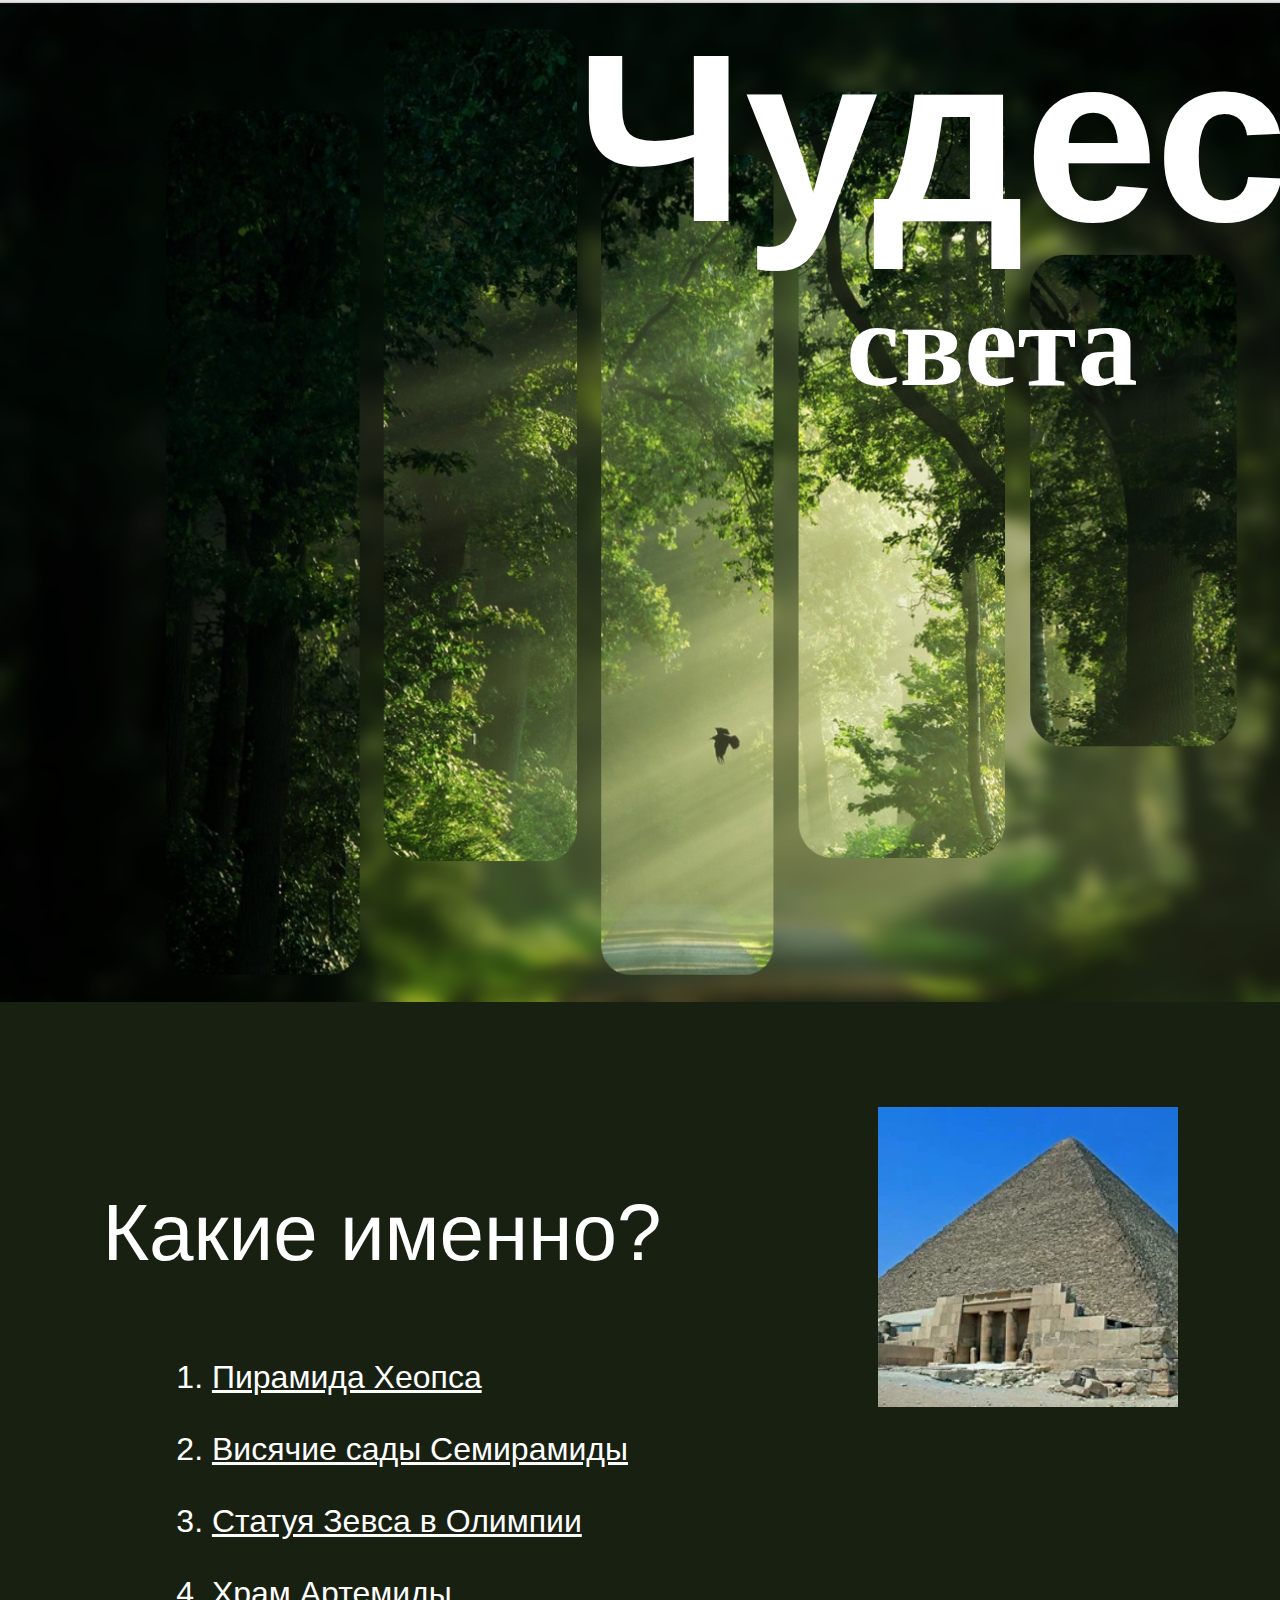
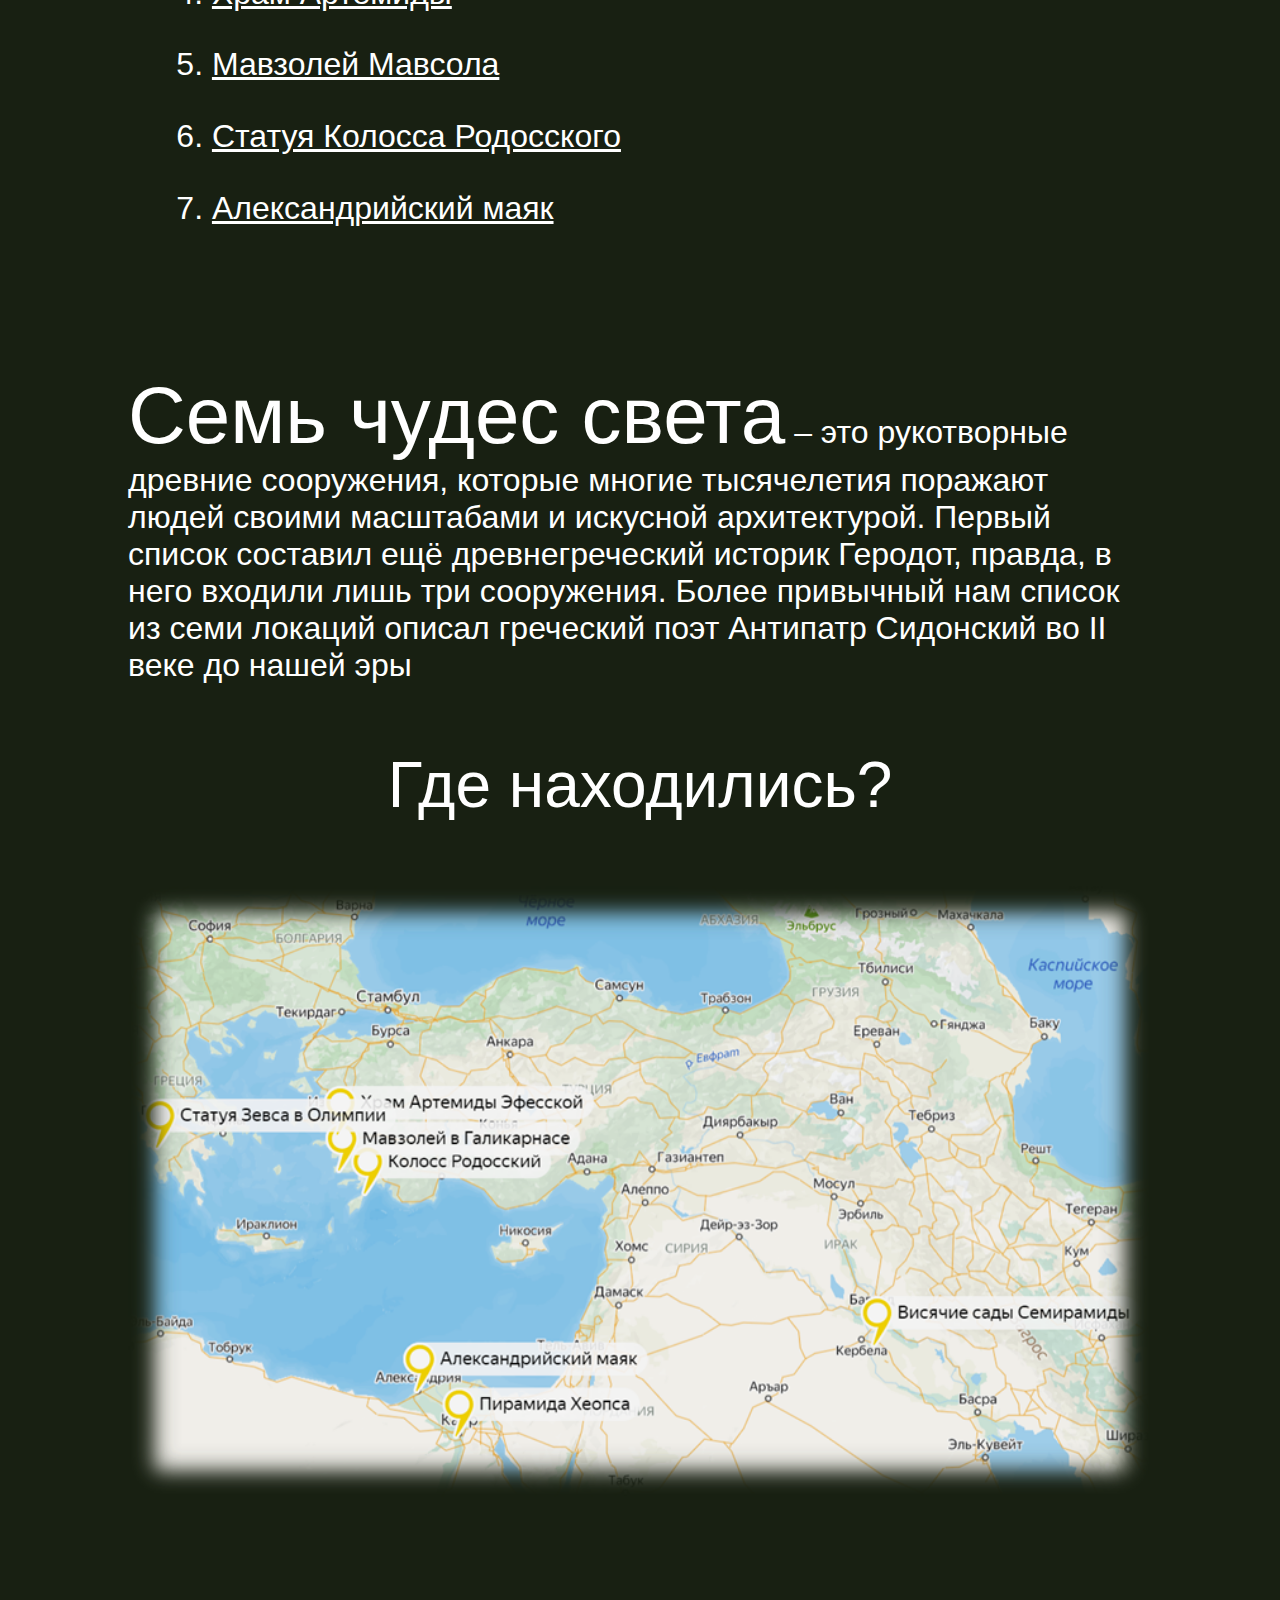
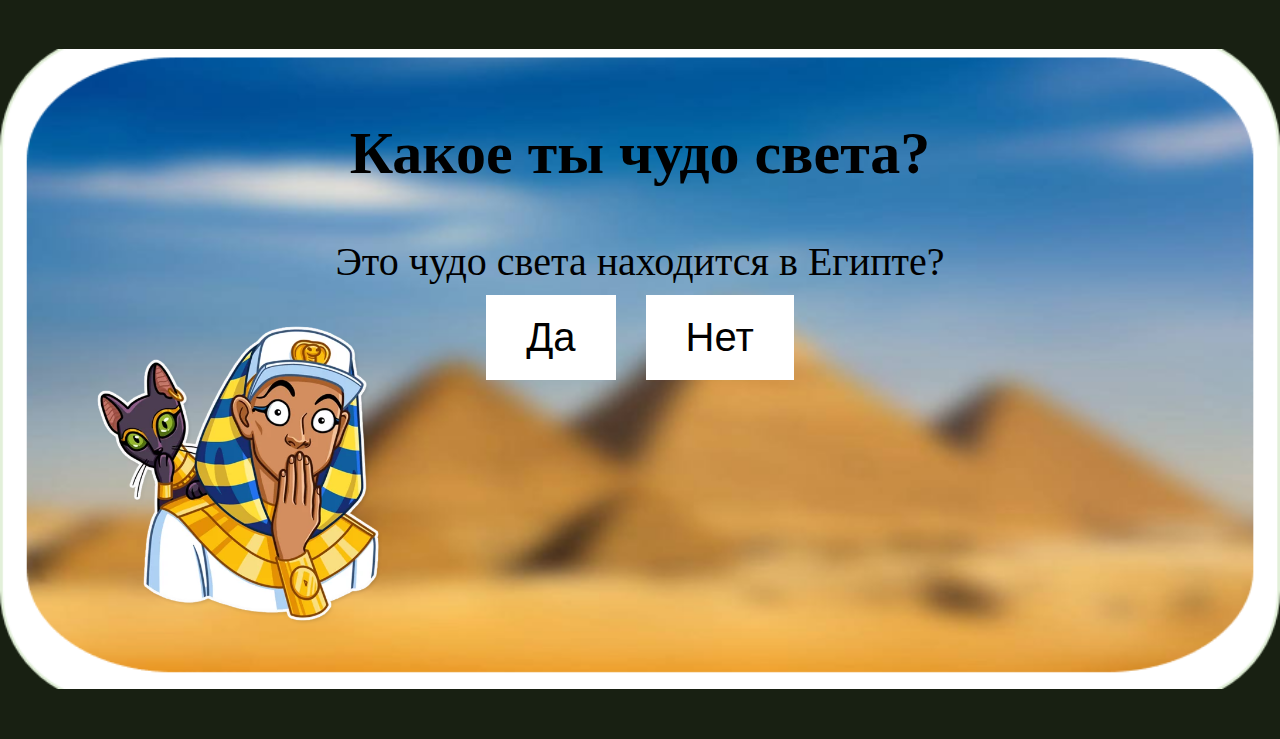
==== templates/index.html @ a7c47863 "Add files via upload" ====
<!DOCTYPE html>
<html lang="ru">
<head>
    <meta charset="UTF-8">
    <link rel="stylesheet" href="style.css">
    <meta name="viewport" content="width=device-width, initial-scale=1.0">
    <title>Чудеса света</title>
    <style>
        .main_second_sec {
            display: flex;
            align-items: flex-start;
        }
        .main_second_sec_text {
            flex: 1;
            margin-right: 20px;
            position: relative;
        }
        .main_second_sec_img {
            flex: 1;
            display: flex;
            flex-direction: column;
            align-items: center;
        }
        .main_second_sec_img img {
            margin-bottom: 10px;
            max-width: 100%;
            height: auto;
        }
        .slider {
            position: relative;
            width: 300px;
            height: 300px;
            overflow: hidden;
            margin-left: 20px;
        }
        .slider img {
            position: absolute;
            width: 100%;
            height: 100%;
            opacity: 0;
            transition: opacity 1s ease-in-out;
        }
        .slider img.active {
            opacity: 1;
        }
        .leaf {
            position: absolute;
            width: 60px;
            height: 60px;
            background: url('leaf.png') no-repeat center center/cover;
            animation: fall 5s linear infinite;
        }
        @keyframes fall {
            0% {
                transform: translateY(-100px);
            }
            100% {
                transform: translateY(100vh);
            }
        }
        .game-container {
            margin-top: 20px;
            text-align: center;
            font-size: 250%;
            background-image: url('imgback.png');
            background-size: cover;
            background-position: center;
            background-repeat: no-repeat;
            padding: 20px;
            position: relative;
            min-height: 600px;
        }
        .game-container button {
            background-color: white;
            color: black;
            border: none;
            padding: 20px 40px;
            margin: 10px;
            cursor: pointer;
            font-size: 100%;
        }
        .pharaoh-image {
            width: 30%;
            max-width: 300px;
            margin: 20px auto;
            display: block;
            position: absolute;
            top: 40%;
            left: 19%;
            transform: translateX(-50%);
        }
        body {
            padding-bottom: 50px;
        }
    </style>
</head>
<body>
    <main>
        <div class="main_first_sec">
            <h1 class="main_first_sec_h1">
                Чудеса
            </h1>
            <h2 class="main_first_sec_h2">
                света
            </h2>
        </div>
        <div class="main_second_sec">
            <div class="main_second_sec_text">
                <p class="main_second_sec_text_head">Какие именно?</p>
                <ol>
                    <li class="main_li"><a href="The_pyramid_of_Cheops.html">Пирамида Хеопса</a></li>
                    <li class="main_li"><a href="Hanging Gardens of Semiramis.html">Висячие сады Семирамиды</a></li>
                    <li class="main_li"><a href="Statue of Zeus in Olympia.html">Статуя Зевса в Олимпии</a></li>
                    <li class="main_li"><a href="Temple of Artemis.html">Храм Артемиды</a></li>
                    <li class="main_li"><a href="Mausoleum of the Mausoleum.html">Мавзолей Мавсола</a></li>
                    <li class="main_li"><a href="Statue of the Colossus of Rhodes.html">Статуя Колосса Родосского</a></li>
                    <li class="main_li"><a href="The Lighthouse of Alexandria.html">Александрийский маяк</a></li>
                </ol>
            </div>
            <div class="slider">
                <img src="image1.jpg" class="active">
                <img src="image2.jpg">
                <img src="image3.jpg">
            </div>
        </div>
        <div class="main_third_sec">
            <p class="main_third_sec_text1">
                <span class="main_third_sec_head">Семь чудес света</span> – это рукотворные древние сооружения, которые многие тысячелетия поражают людей своими масштабами и искусной архитектурой.
                Первый список составил ещё древнегреческий историк Геродот, правда, в него входили лишь три сооружения. Более привычный нам список из семи локаций описал греческий поэт Антипатр Сидонский во II веке до нашей эры
            </p>
            <p class="main_third_sec_text2"> Где находились? </p>
            <img src="../static/map.png" class="main_third_sec_img">
        </div>
        <div class="game-container">
            <img src="pharaoh.webp" alt="Фараон" class="pharaoh-image">
            <h2>Какое ты чудо света?</h2>
            <div id="question"></div>
            <div id="options"></div>
        </div>
    </main>
    <script>
        // Слайдер
        const slider = document.querySelector('.slider');
        const sliderImages = document.querySelectorAll('.slider img');
        let currentIndex = 0;

        slider.addEventListener('mousedown', (event) => {
            if (event.button === 0) { // ЛКМ
                currentIndex = (currentIndex > 0) ? currentIndex - 1 : sliderImages.length - 1;
            } else if (event.button === 2) { // ПКМ
                currentIndex = (currentIndex < sliderImages.length - 1) ? currentIndex + 1 : 0;
            }
            sliderImages.forEach(img => img.classList.remove('active'));
            sliderImages[currentIndex].classList.add('active');
        });

        // Анимация падающих листьев
        function createLeaf() {
            const leaf = document.createElement('div');
            leaf.classList.add('leaf');
            leaf.style.left = `${Math.random() * 100}vw`;
            document.querySelector('.main_second_sec_text').appendChild(leaf);
            setTimeout(() => leaf.remove(), 5000);
        }
        setInterval(createLeaf, 1000);

        // Игра
        const wonders = [
            "Пирамида Хеопса",
            "Висячие сады Семирамиды",
            "Статуя Зевса в Олимпии",
            "Храм Артемиды",
            "Мавзолей Мавсола",
            "Статуя Колосса Родосского",
            "Александрийский маяк"
        ];
        let currentWonderIndex = 0;
        const questions = [
            "Это чудо света находится в Египте?",
            "Это чудо света связано с водой?",
            "Это чудо света связано с богом Зевсом?",
            "Это чудо света находится в Азии?",
            "Это чудо света связано с мавзолеем?",
            "Это чудо света находится на острове Родос?",
            "Это чудо света связано с маяком?"
        ];
        const questionElement = document.getElementById('question');
        const optionsElement = document.getElementById('options');

        function askQuestion() {
            if (currentWonderIndex >= wonders.length) {
                questionElement.textContent = "Я не знаю такого чуда света!";
                optionsElement.innerHTML = "";
                return;
            }
            questionElement.textContent = questions[currentWonderIndex];
            optionsElement.innerHTML = `
                <button onclick="answerQuestion(true)">Да</button>
                <button onclick="answerQuestion(false)">Нет</button>
            `;
        }

        function answerQuestion(answer) {
            if (answer) {
                questionElement.textContent = `Это чудо света - ${wonders[currentWonderIndex]}?`;
                optionsElement.innerHTML = `
                    <button onclick="confirmWonder(true)">Да</button>
                    <button onclick="confirmWonder(false)">Нет</button>
                `;
            } else {
                currentWonderIndex++;
                askQuestion();
            }
        }

        function confirmWonder(answer) {
            if (answer) {
                questionElement.textContent = `Я угадал! Это чудо света - ${wonders[currentWonderIndex]}!`;
                optionsElement.innerHTML = "";
            } else {
                currentWonderIndex++;
                askQuestion();
            }
        }

        askQuestion();
    </script>
</body>
</html>
---- templates/style.css ----
body {
    padding: 0;
    margin: 0;
    background-color: rgba(24, 32, 18, 1);
}

main {
    margin: 0;
    float: none;
}

a {
    color: #FFF;
}

.main_first_sec {
    background-image: url("../static/background.PNG");
    background-size: cover;
    text-align: center;
    margin: 0;
    height: 1005px;
    width: auto;
}

.main_first_sec_h1 {
    color: white;
    font-family: arial;
    font-size: 1500%;
    margin: 0;
    margin-left: 45%;
}

.main_first_sec_h2 {
    color: white;
    font-family: 'Segoe Script';
    src: url("../static/fonts/segoescript.ttf");
    font-size: 750%;
    margin: 0;
    margin-left: 55%;
}

.main_second_sec {
    background-color: rgba(24, 32, 18, 1);
    padding: 8%;
    height: 600px;
}

.main_second_sec_text {
    float: left;
}

.main_second_sec_img {
    float: left;
    vertical-align: middle;
    margin-left: 25%;
}

.main_li {
    color: white;
    margin-bottom: 5%;
    font-family: Arial, Helvetica, sans-serif;
    font-size: 200%;
    margin-left: 10%;
}

.pyramid_li {
    color: white;
    margin-bottom: 2%;
    font-family: Arial, Helvetica, sans-serif;
    font-size: 200%;
    margin-left: 10%;
}

.main_second_sec_text_head {
    font-family: Arial, Helvetica, sans-serif;
    font-size: 500%;
    color: white;
}

.main_second_sec_img1 {
    float: none;
    scale: 2.4;
    margin-left: 30%;
    overflow: hidden;
}

.main_second_sec_img2 {
    float: none;
    scale: 2.5;
    margin-top: 30%;
}

.main_second_sec_img3 {
    float: none;
    scale: 2.5;
    margin-bottom: 32%;
    margin-left: 30%;
}

.main_third_sec {
    text-align: center;
    background-color: rgba(24, 32, 18, 1);
    padding: 10%;
}

.main_third_sec_text1 {
    color: white;
    font-family: Arial;
    font-size: 200%;
    text-align: start;
}

.main_third_sec_head {
    color: white;
    font-family: Arial;
    font-size: 250%;
}

.main_third_sec_text2 {
    color: white;
    font-family: Arial;
    font-size: 400%;
}

.main_third_sec_img {
    size: 300%;
    width: 100%;
    height: auto;
}

.wounder_header {
    color: white;
    font-family: arial;
    font-size: 400%;
    margin: 3%;
}

.wounder_text {
    color: white;
    font-family: arial;
    font-size: 200%;
    margin: 3%;
}

.wounder_img {
    width: 100%;
    height: auto;
}
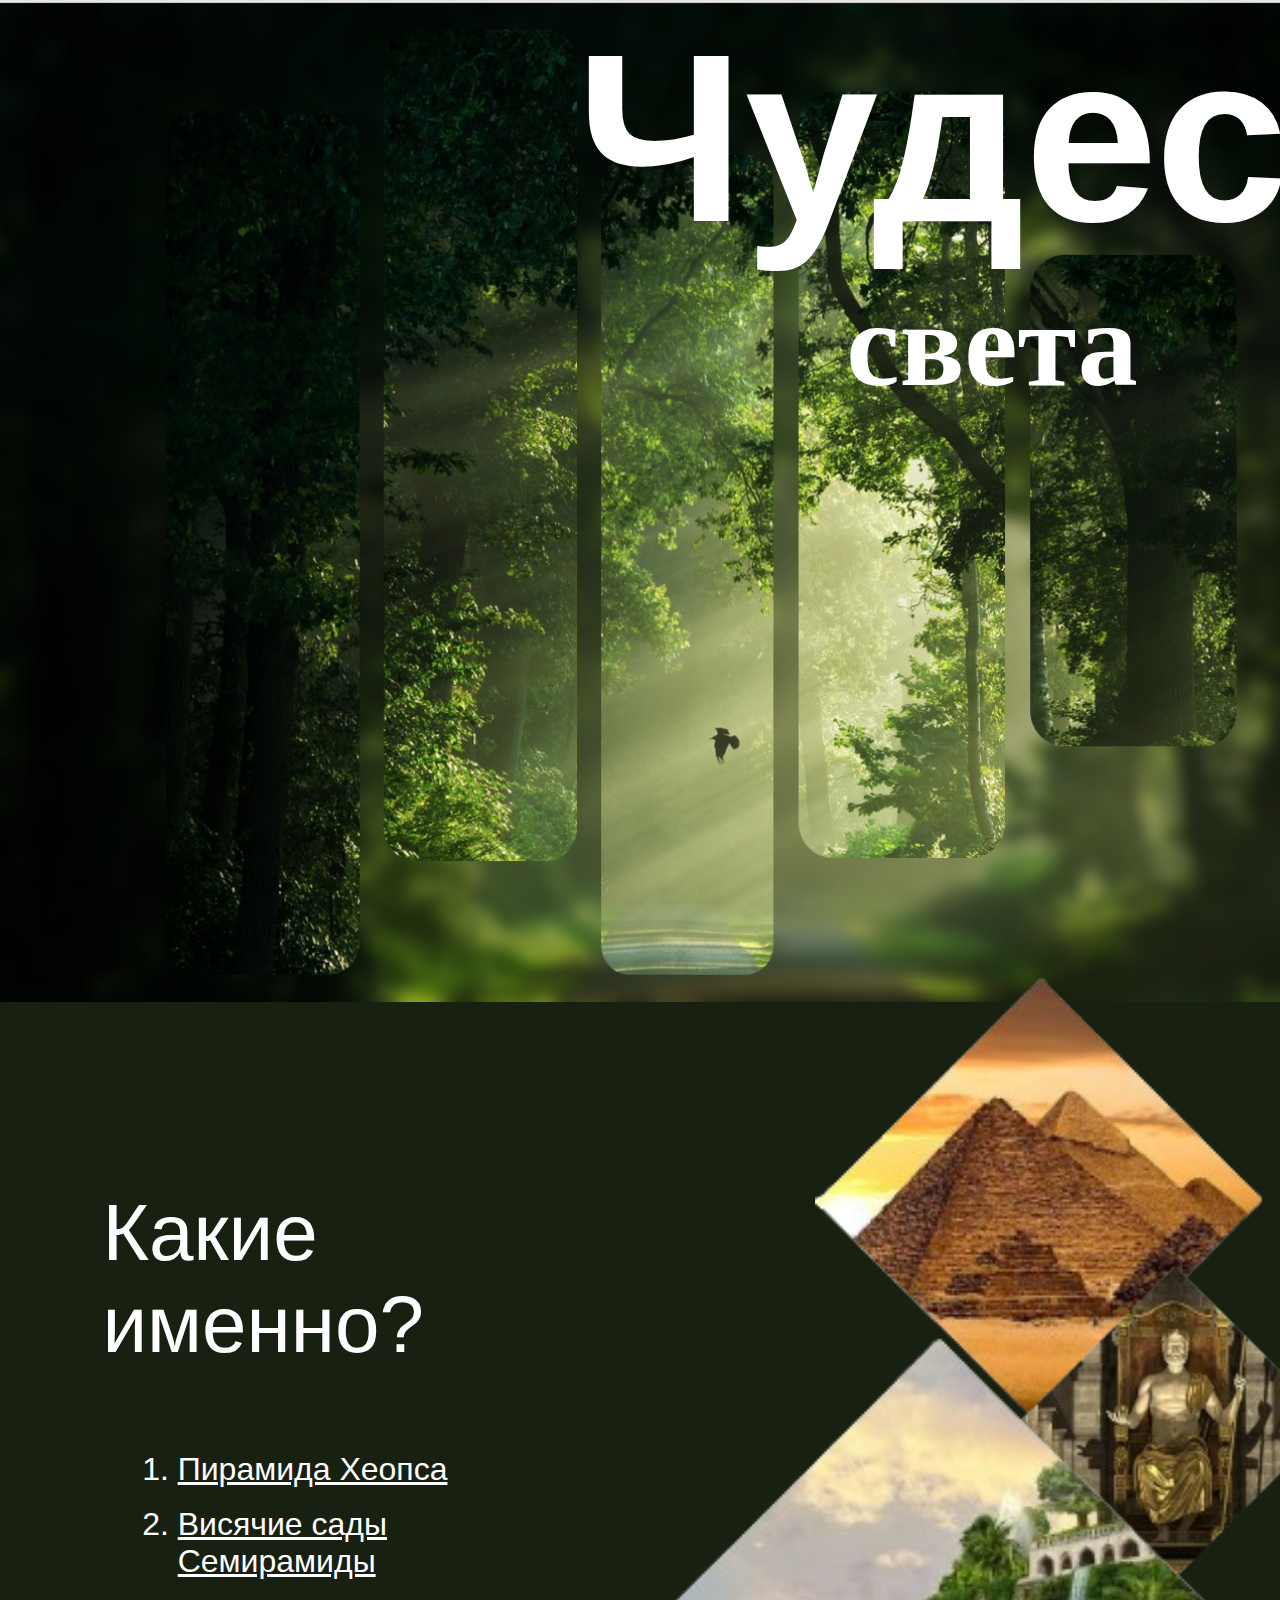
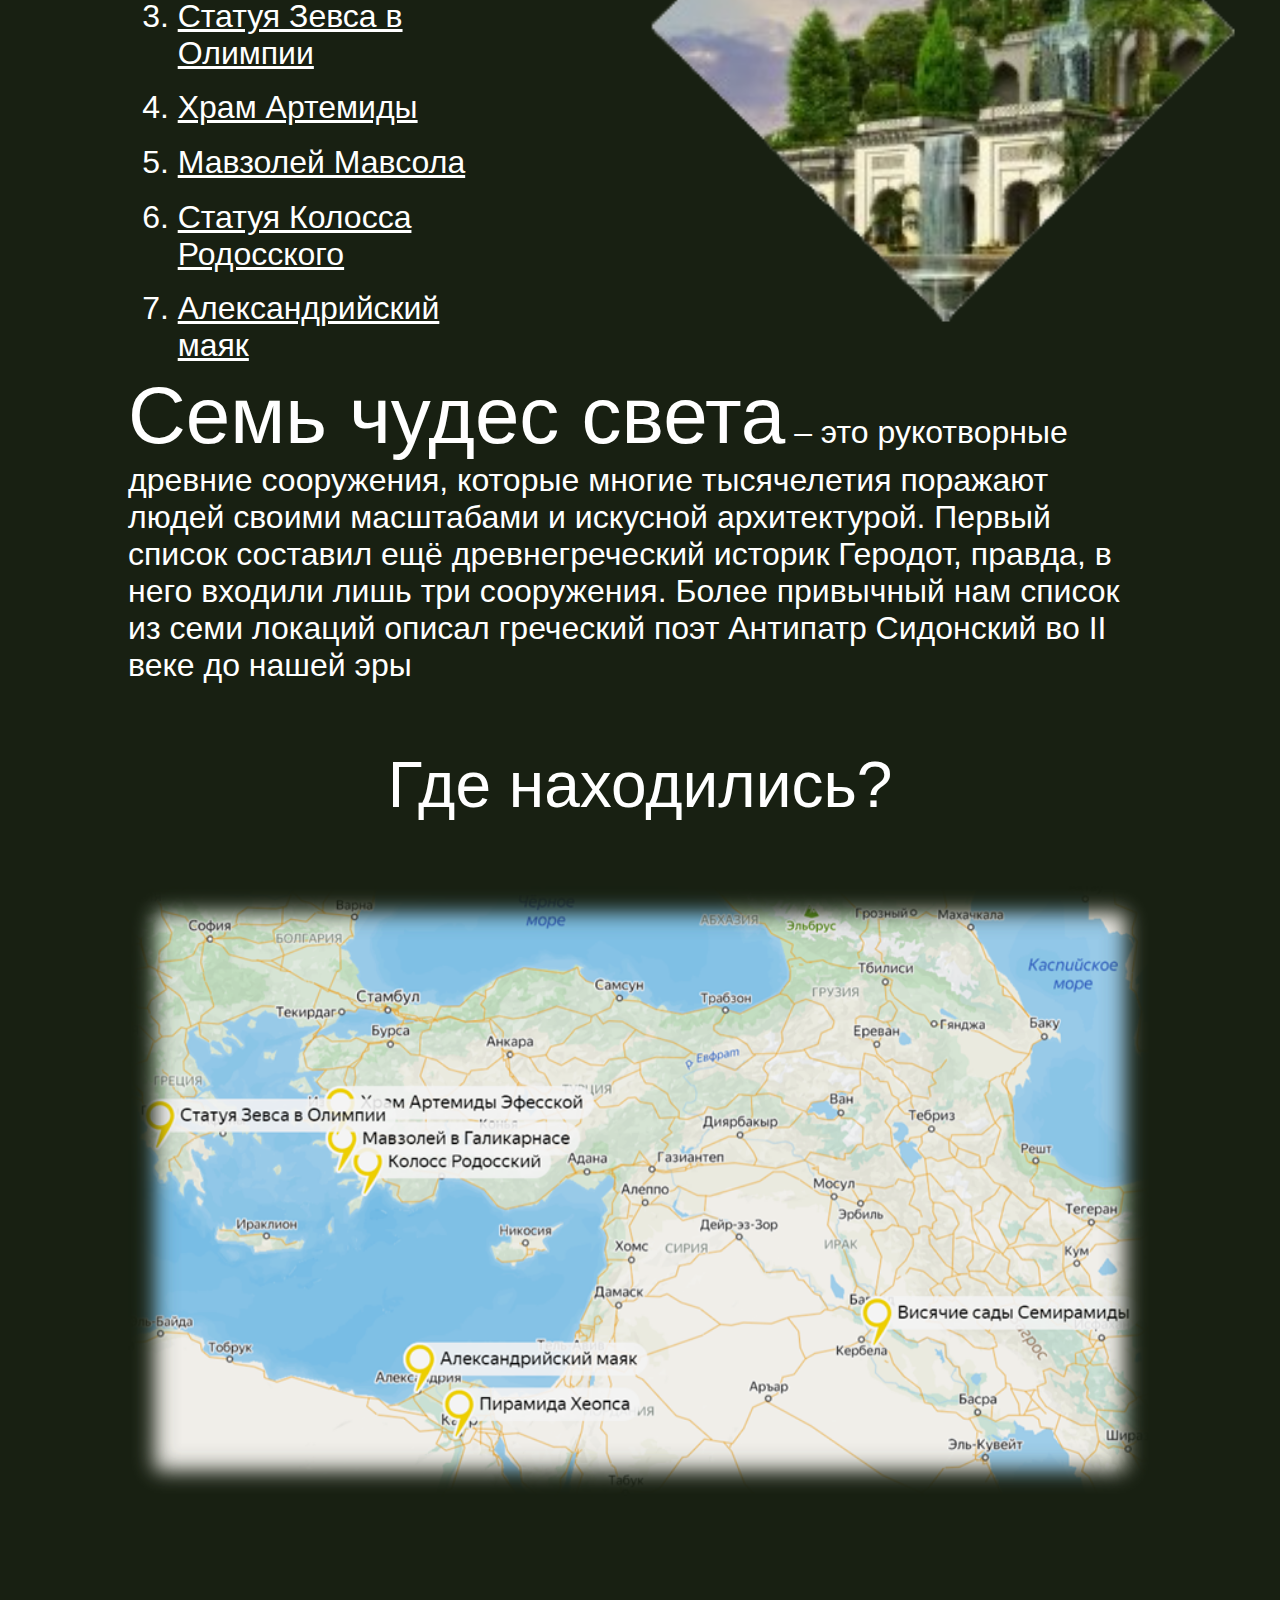
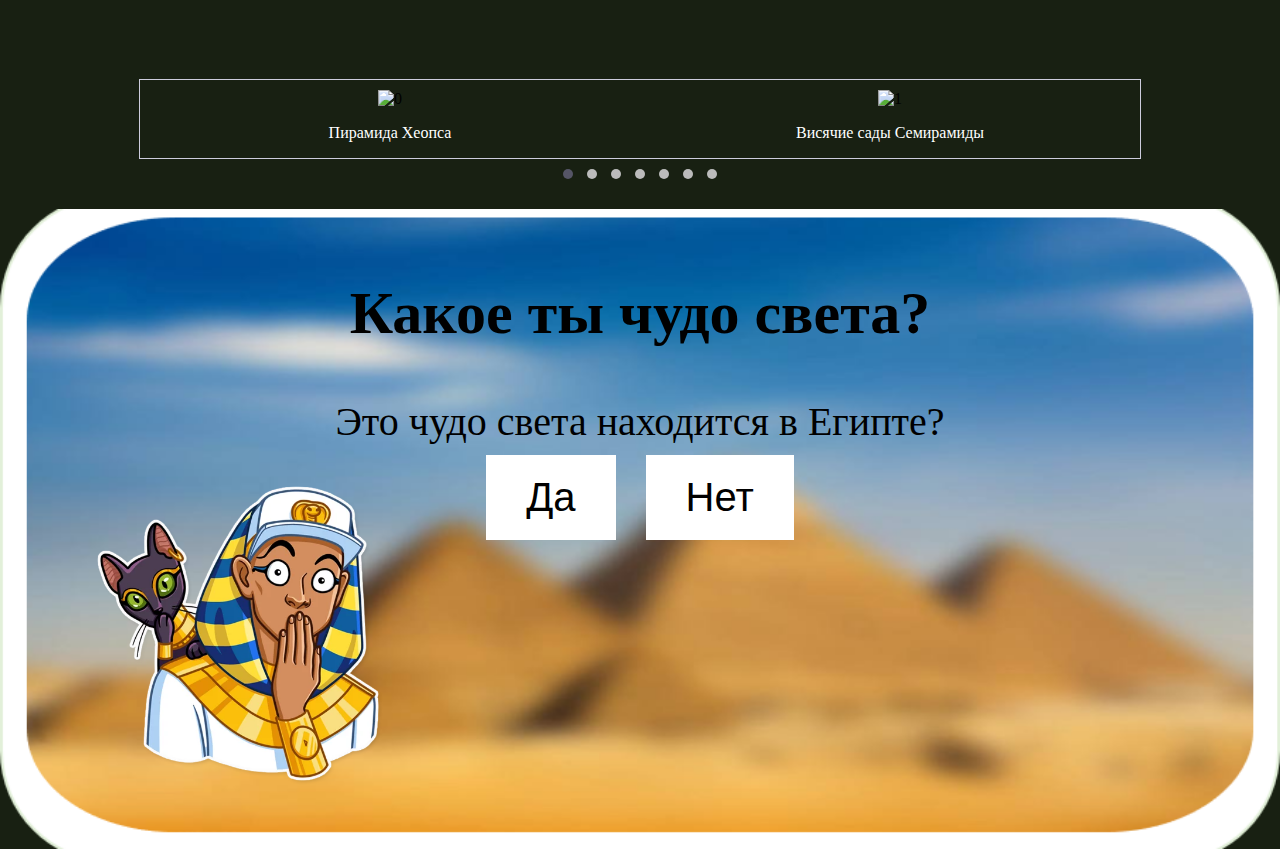
==== commit cbc10fdc: "jumps forward" ====
--- a/templates/index.html
+++ b/templates/index.html
@@ -3,96 +3,9 @@
 <head>
     <meta charset="UTF-8">
     <link rel="stylesheet" href="style.css">
+    <link rel="stylesheet" type="text/css" href="carousel/carousel.css">
     <meta name="viewport" content="width=device-width, initial-scale=1.0">
     <title>Чудеса света</title>
-    <style>
-        .main_second_sec {
-            display: flex;
-            align-items: flex-start;
-        }
-        .main_second_sec_text {
-            flex: 1;
-            margin-right: 20px;
-            position: relative;
-        }
-        .main_second_sec_img {
-            flex: 1;
-            display: flex;
-            flex-direction: column;
-            align-items: center;
-        }
-        .main_second_sec_img img {
-            margin-bottom: 10px;
-            max-width: 100%;
-            height: auto;
-        }
-        .slider {
-            position: relative;
-            width: 300px;
-            height: 300px;
-            overflow: hidden;
-            margin-left: 20px;
-        }
-        .slider img {
-            position: absolute;
-            width: 100%;
-            height: 100%;
-            opacity: 0;
-            transition: opacity 1s ease-in-out;
-        }
-        .slider img.active {
-            opacity: 1;
-        }
-        .leaf {
-            position: absolute;
-            width: 60px;
-            height: 60px;
-            background: url('leaf.png') no-repeat center center/cover;
-            animation: fall 5s linear infinite;
-        }
-        @keyframes fall {
-            0% {
-                transform: translateY(-100px);
-            }
-            100% {
-                transform: translateY(100vh);
-            }
-        }
-        .game-container {
-            margin-top: 20px;
-            text-align: center;
-            font-size: 250%;
-            background-image: url('imgback.png');
-            background-size: cover;
-            background-position: center;
-            background-repeat: no-repeat;
-            padding: 20px;
-            position: relative;
-            min-height: 600px;
-        }
-        .game-container button {
-            background-color: white;
-            color: black;
-            border: none;
-            padding: 20px 40px;
-            margin: 10px;
-            cursor: pointer;
-            font-size: 100%;
-        }
-        .pharaoh-image {
-            width: 30%;
-            max-width: 300px;
-            margin: 20px auto;
-            display: block;
-            position: absolute;
-            top: 40%;
-            left: 19%;
-            transform: translateX(-50%);
-        }
-        body {
-            padding-bottom: 50px;
-        }
-    </style>
 </head>
 <body>
     <main>
@@ -104,6 +17,7 @@
                 света
             </h2>
         </div>
+
         <div class="main_second_sec">
             <div class="main_second_sec_text">
                 <p class="main_second_sec_text_head">Какие именно?</p>
@@ -117,12 +31,13 @@
                     <li class="main_li"><a href="The Lighthouse of Alexandria.html">Александрийский маяк</a></li>
                 </ol>
             </div>
-            <div class="slider">
-                <img src="image1.jpg" class="active">
-                <img src="image2.jpg">
-                <img src="image3.jpg">
+            <div class="main_second_sec_img">
+                <img src="../static/second_sec_im1.png" class="main_second_sec_img1">
+                <img src="../static/second_sec_im3.png" class="main_second_sec_img3">
+                <img src="../static/second_sec_im2.png" class="main_second_sec_img2">
             </div>
         </div>
+
         <div class="main_third_sec">
             <p class="main_third_sec_text1">
                 <span class="main_third_sec_head">Семь чудес света</span> – это рукотворные древние сооружения, которые многие тысячелетия поражают людей своими масштабами и искусной архитектурой.
@@ -131,99 +46,50 @@
             <p class="main_third_sec_text2"> Где находились? </p>
             <img src="../static/map.png" class="main_third_sec_img">
         </div>
+
+        <div class="ant-carousel">
+            <div class="ant-carousel-hider">
+                <ul class="ant-carousel-list">
+                    <li class="ant-carousel-element"><img src="https://avatars.mds.yandex.net/i?id=dc2d15b4e4bd1c917d80f3bc3a81586119155f17-12652282-images-thumbs&n=13" alt="0">
+                        <p style="color: white;">Пирамида Хеопса</p>
+                    </li>
+                    <li class="ant-carousel-element"><img src="https://avatars.mds.yandex.net/i?id=c4482773aa83fe3372a76cf2169d483490136243668a4e5e-5281184-images-thumbs&n=13" alt="1">
+                        <p style="color: white;">Висячие сады Семирамиды</p>
+                    </li>
+                    <li class="ant-carousel-element"><img src="https://avatars.mds.yandex.net/i?id=6100fca289a184e94921682101e47d79aeaea36a-9181167-images-thumbs&n=13" alt="2">
+                        <p style="color: white;">Статуя Зевса в Олимпии</p>
+                    </li>
+                    <li class="ant-carousel-element"><img src="https://avatars.mds.yandex.net/i?id=24b89dab14c7111047aac3fd74de7803359022e95c165828-11490366-images-thumbs&n=13" alt="3">
+                        <p style="color: white;">Храм Артемиды</p>
+                    </li>
+                    <li class="ant-carousel-element"><img src="https://avatars.mds.yandex.net/i?id=3ca01f5731ebc85b0968ba05054bad55eab0e3ae-5368643-images-thumbs&n=13" alt="4">
+                        <p style="color: white;">Мавзолей Мавсола</p>
+                    </li>
+                    <li class="ant-carousel-element"><img src="https://avatars.mds.yandex.net/i?id=12dbe6c29ec7e967cc051a8f088acba88601ca95-12422657-images-thumbs&n=13" alt="5">
+                        <p style="color: white;">Статуя Колосса Родосского</p>
+                    </li>
+                    <li class="ant-carousel-element"><img src="https://avatars.mds.yandex.net/i?id=65c1333d443aa1ed44641c2fb80a1db5ea5c981e-12543315-images-thumbs&n=13" alt="6">
+                        <p style="color: white;">Александрийский маяк</p>
+                    </li>
+                </ul>
+            </div>
+            <div class="ant-carousel-arrow-left"></div>
+            <div class="ant-carousel-arrow-right"></div>
+            <div class="ant-carousel-dots"></div>
+        </div>
+
+        <script src="carousel/carousel.js"></script>
+        <script>new Ant()</script>
+
         <div class="game-container">
-            <img src="pharaoh.webp" alt="Фараон" class="pharaoh-image">
+            <img src="../static/pharaoh.webp" alt="Фараон" class="pharaoh-image">
             <h2>Какое ты чудо света?</h2>
             <div id="question"></div>
             <div id="options"></div>
         </div>
+
+        <script src="game.js"></script>
+        <script>askQuestion()</script>
     </main>
-    <script>
-        // Слайдер
-        const slider = document.querySelector('.slider');
-        const sliderImages = document.querySelectorAll('.slider img');
-        let currentIndex = 0;
-
-        slider.addEventListener('mousedown', (event) => {
-            if (event.button === 0) { // ЛКМ
-                currentIndex = (currentIndex > 0) ? currentIndex - 1 : sliderImages.length - 1;
-            } else if (event.button === 2) { // ПКМ
-                currentIndex = (currentIndex < sliderImages.length - 1) ? currentIndex + 1 : 0;
-            }
-            sliderImages.forEach(img => img.classList.remove('active'));
-            sliderImages[currentIndex].classList.add('active');
-        });
-
-        // Анимация падающих листьев
-        function createLeaf() {
-            const leaf = document.createElement('div');
-            leaf.classList.add('leaf');
-            leaf.style.left = `${Math.random() * 100}vw`;
-            document.querySelector('.main_second_sec_text').appendChild(leaf);
-            setTimeout(() => leaf.remove(), 5000);
-        }
-        setInterval(createLeaf, 1000);
-
-        // Игра
-        const wonders = [
-            "Пирамида Хеопса",
-            "Висячие сады Семирамиды",
-            "Статуя Зевса в Олимпии",
-            "Храм Артемиды",
-            "Мавзолей Мавсола",
-            "Статуя Колосса Родосского",
-            "Александрийский маяк"
-        ];
-        let currentWonderIndex = 0;
-        const questions = [
-            "Это чудо света находится в Египте?",
-            "Это чудо света связано с водой?",
-            "Это чудо света связано с богом Зевсом?",
-            "Это чудо света находится в Азии?",
-            "Это чудо света связано с мавзолеем?",
-            "Это чудо света находится на острове Родос?",
-            "Это чудо света связано с маяком?"
-        ];
-        const questionElement = document.getElementById('question');
-        const optionsElement = document.getElementById('options');
-
-        function askQuestion() {
-            if (currentWonderIndex >= wonders.length) {
-                questionElement.textContent = "Я не знаю такого чуда света!";
-                optionsElement.innerHTML = "";
-                return;
-            }
-            questionElement.textContent = questions[currentWonderIndex];
-            optionsElement.innerHTML = `
-                <button onclick="answerQuestion(true)">Да</button>
-                <button onclick="answerQuestion(false)">Нет</button>
-            `;
-        }
-
-        function answerQuestion(answer) {
-            if (answer) {
-                questionElement.textContent = `Это чудо света - ${wonders[currentWonderIndex]}?`;
-                optionsElement.innerHTML = `
-                    <button onclick="confirmWonder(true)">Да</button>
-                    <button onclick="confirmWonder(false)">Нет</button>
-                `;
-            } else {
-                currentWonderIndex++;
-                askQuestion();
-            }
-        }
-
-        function confirmWonder(answer) {
-            if (answer) {
-                questionElement.textContent = `Я угадал! Это чудо света - ${wonders[currentWonderIndex]}!`;
-                optionsElement.innerHTML = "";
-            } else {
-                currentWonderIndex++;
-                askQuestion();
-            }
-        }
-
-        askQuestion();
-    </script>
 </body>
 </html>--- a/templates/style.css
+++ b/templates/style.css
@@ -1,4 +1,5 @@
 body {
+    padding-bottom: 50px;
     padding: 0;
     margin: 0;
     background-color: rgba(24, 32, 18, 1);
@@ -43,16 +44,31 @@
     background-color: rgba(24, 32, 18, 1);
     padding: 8%;
     height: 600px;
+    display: flex;
+    align-items: flex-start;
 }
 
 .main_second_sec_text {
     float: left;
+    flex: 1;
+    margin-right: 20px;
+    position: relative;
 }
 
 .main_second_sec_img {
     float: left;
     vertical-align: middle;
     margin-left: 25%;
+    flex: 1;
+    display: flex;
+    flex-direction: column;
+    align-items: center;
+}
+
+.main_second_sec_img img {
+    margin-bottom: 10px;
+    max-width: 100%;
+    height: auto;
 }
 
 .main_li {
@@ -87,20 +103,22 @@
 .main_second_sec_img2 {
     float: none;
     scale: 2.5;
-    margin-top: 30%;
+    margin-right: 20%;
+    margin-bottom: 10%;
 }
 
 .main_second_sec_img3 {
     float: none;
-    scale: 2.5;
-    margin-bottom: 32%;
-    margin-left: 30%;
+    scale: 2;
+    margin-left: 98%;
+    margin-top: 10%;
 }
 
 .main_third_sec {
     text-align: center;
     background-color: rgba(24, 32, 18, 1);
     padding: 10%;
+    margin-bottom: 0;
 }
 
 .main_third_sec_text1 {
@@ -145,4 +163,55 @@
 .wounder_img {
     width: 100%;
     height: auto;
+}
+
+.leaf {
+    position: absolute;
+    width: 60px;
+    height: 60px;
+    background: url('../static/leaf.png') no-repeat center center/cover;
+    animation: fall 5s linear infinite;
+}
+
+@keyframes fall {
+    0% {
+        transform: translateY(-100px);
+    }
+    100% {
+        transform: translateY(100vh);
+    }
+}
+
+.game-container {
+    margin-top: 20px;
+    text-align: center;
+    font-size: 250%;
+    background-image: url('../static/imgback.png');
+    background-size: cover;
+    background-position: center;
+    background-repeat: no-repeat;
+    padding: 20px;
+    position: relative;
+    min-height: 600px;
+}
+
+.game-container button {
+    background-color: white;
+    color: black;
+    border: none;
+    padding: 20px 40px;
+    margin: 10px;
+    cursor: pointer;
+    font-size: 100%;
+}
+
+.pharaoh-image {
+    width: 30%;
+    max-width: 300px;
+    margin: 20px auto;
+    display: block;
+    position: absolute;
+    top: 40%;
+    left: 19%;
+    transform: translateX(-50%);
 }--- a/templates/carousel/carousel.css
+++ b/templates/carousel/carousel.css
@@ -0,0 +1,106 @@
+@media screen and (min-width: 911px) {
+    .ant-carousel {
+        max-width: 1000px;
+    }
+}
+
+@media screen and (min-width: 641px) and (max-width: 910px) {
+    .ant-carousel {
+        max-width: 540px;
+    }
+}
+
+@media screen and (max-width: 640px) {
+    .ant-carousel {
+        max-width: 270px;
+    }
+}
+
+.ant-carousel {
+    margin: 50px auto auto;
+    margin-bottom: 50px;
+    padding-top: 10px;
+    border: 1px solid #ccd;
+    background-color: rgba(24, 32, 18, 1);
+}
+
+.ant-carousel-element {
+    width: 500px;
+    text-align: center;
+}
+
+.ant-carousel {
+    width: auto;
+    position: relative;
+}
+
+.ant-carousel-hider {
+    overflow: hidden;
+}
+
+.ant-carousel-list {
+    width: auto;
+    margin: 0;
+    padding: 0;
+    list-style-type: none;
+    display: flex;
+    justify-content: flex-start;
+}
+
+.ant-carousel-element {
+    display: block;
+    flex: 0 0 auto;
+}
+
+div.ant-carousel-arrow-left,
+div.ant-carousel-arrow-right {
+    width: 22px;
+    height: 40px;
+    position: absolute;
+    cursor: pointer;
+    opacity: 0.6;
+    z-index: 32;
+}
+
+div.ant-carousel-arrow-left {
+    left: -40px;
+    top: 40%;
+    display: block;
+    background: url("http://pvbk.spb.ru/inc/carousel/ant-files/ant-arrow-left.png") no-repeat;
+}
+
+div.ant-carousel-arrow-right {
+    right: -40px;
+    top: 40%;
+    display: block;
+    background: url("http://pvbk.spb.ru/inc/carousel/ant-files/ant-arrow-right.png") no-repeat;
+}
+
+div.ant-carousel-arrow-left:hover {
+    opacity: 1.0;
+}
+
+div.ant-carousel-arrow-right:hover {
+    opacity: 1.0;
+}
+
+div.ant-carousel-dots {
+    width: 100%;
+    height: auto;
+    position: absolute;
+    left: 0;
+    bottom: -30px;
+    z-index: 30;
+    text-align: center;
+}
+
+span.ant-dot {
+    width: 10px;
+    height: 10px;
+    margin: 5px 7px;
+    padding: 0;
+    display: inline-block;
+    background-color: #BBB;
+    border-radius: 5px;
+    cursor: pointer;
+}